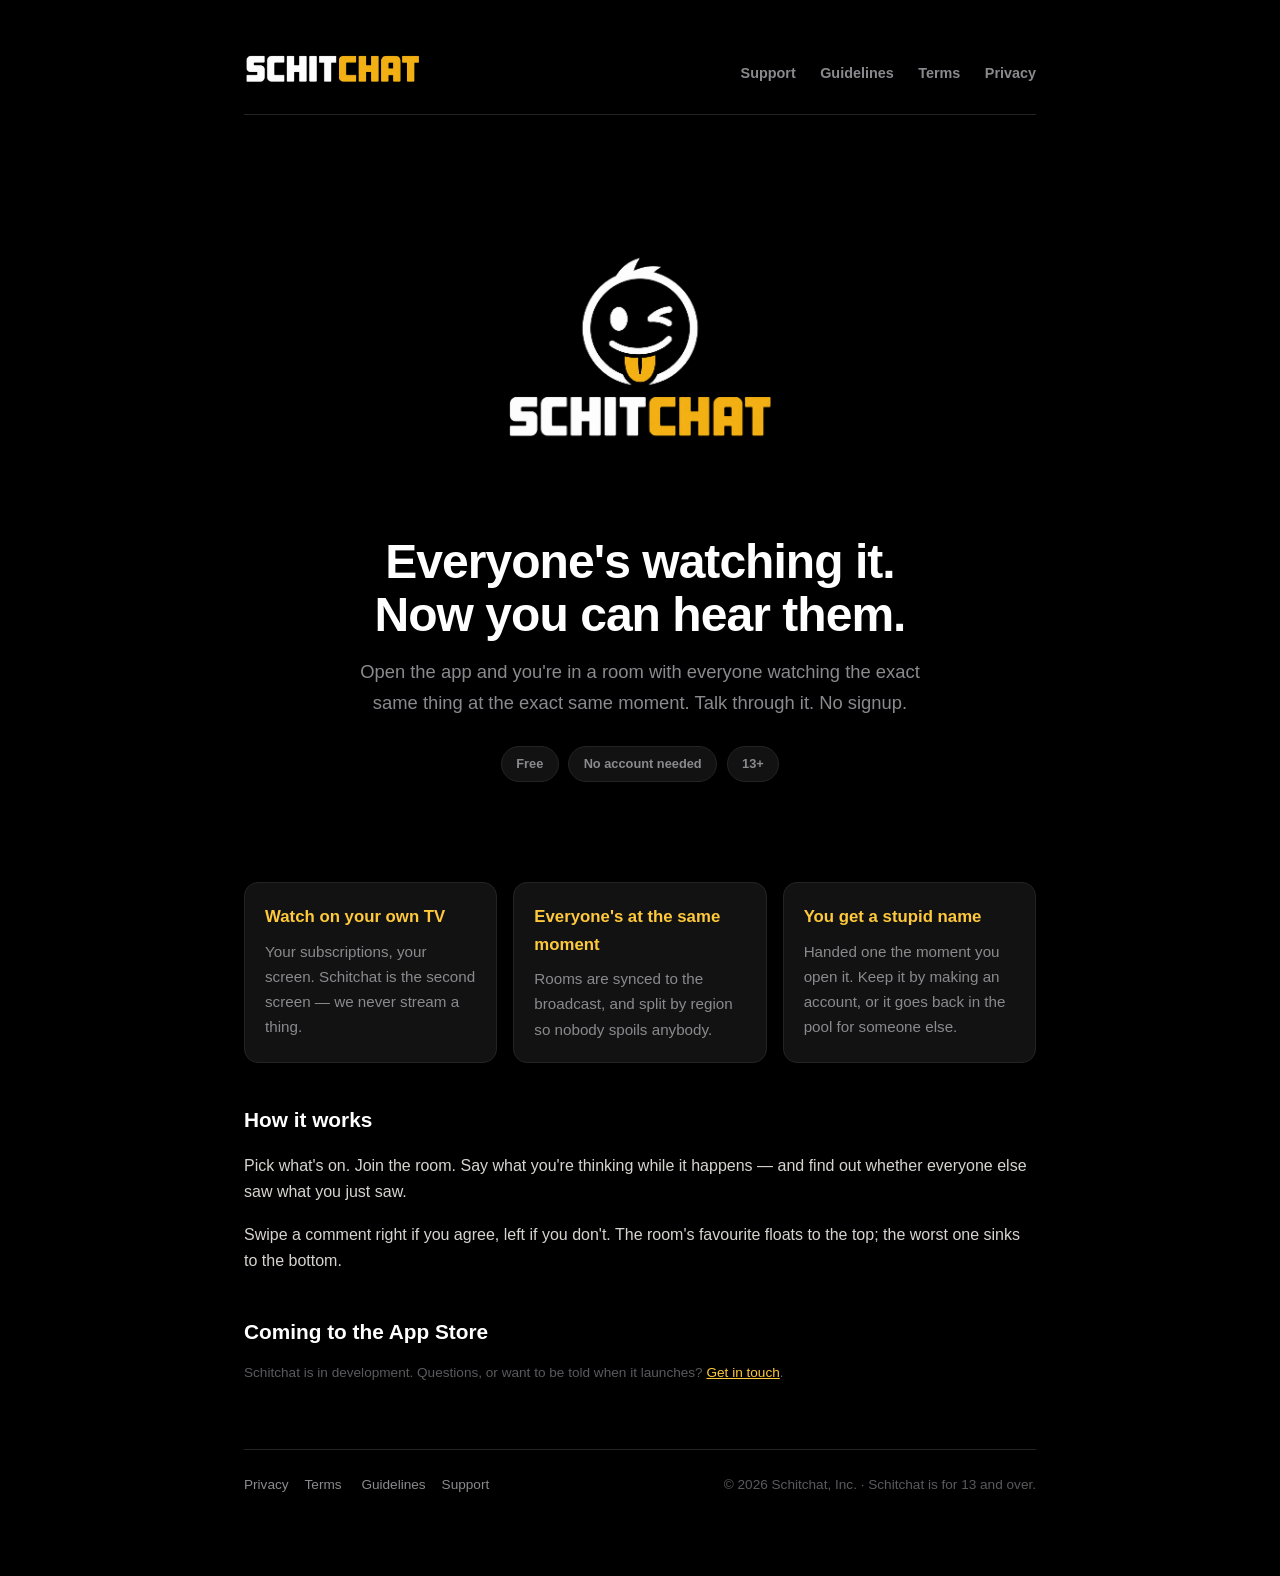
==== index.html @ 860eb6fd "Schitchat website: landing page, privacy policy, terms, guidelines, support Public repo because GitH" ====
<!doctype html><html lang="en"><head><meta charset="utf-8">
<meta name="viewport" content="width=device-width,initial-scale=1">
<link rel="icon" href="/favicon.png"><link rel="stylesheet" href="/style.css">
<title>Schitchat</title><meta name="description" content="Watch the same thing at the same time and talk through it with everyone else who is.">
</head><body><div class="wrap">
<header class="site">
  <a href="/"><img src="wordmark.png" alt="Schitchat"></a>
  <nav>
    <a href="/support.html">Support</a>
    <a href="/guidelines.html">Guidelines</a>
    <a href="/terms.html">Terms</a>
    <a href="/privacy.html">Privacy</a>
  </nav>
</header>


<div class="hero">
  <img src="/logo_full.png" alt="Schitchat">
  <h1>Everyone's watching it.<br>Now you can hear them.</h1>
  <p class="lede" style="margin:1rem auto 0">Open the app and you're in a room with everyone
  watching the exact same thing at the exact same moment. Talk through it. No signup.</p>
  <div class="badges">
    <span class="badge">Free</span>
    <span class="badge">No account needed</span>
    <span class="badge">13+</span>
  </div>
</div>

<div class="cards">
  <div class="card"><h3>Watch on your own TV</h3>
    <p>Your subscriptions, your screen. Schitchat is the second screen &mdash; we never
    stream a thing.</p></div>
  <div class="card"><h3>Everyone's at the same moment</h3>
    <p>Rooms are synced to the broadcast, and split by region so nobody spoils anybody.</p></div>
  <div class="card"><h3>You get a stupid name</h3>
    <p>Handed one the moment you open it. Keep it by making an account, or it goes back in
    the pool for someone else.</p></div>
</div>

<h2>How it works</h2>
<p>Pick what's on. Join the room. Say what you're thinking while it happens &mdash; and find
out whether everyone else saw what you just saw.</p>
<p>Swipe a comment right if you agree, left if you don't. The room's favourite floats to the
top; the worst one sinks to the bottom.</p>

<h2>Coming to the App Store</h2>
<p class="meta">Schitchat is in development. Questions, or want to be told when it launches?
<a href="/support.html">Get in touch</a>.</p>

<footer class="site">
  <div>
    <a href="/privacy.html">Privacy</a><a href="/terms.html">Terms</a>
    <a href="/guidelines.html">Guidelines</a><a href="/support.html">Support</a>
  </div>
  <div>&copy; 2026 Schitchat, Inc. &middot; Schitchat is for 13 and over.</div>
</footer>

</div></body></html>
---- style.css ----
/* Schitchat — the same black, gold and pink the app uses. */
:root{
  --bg:#000; --card:#121212; --edge:#242424;
  --ink:#fff; --dim:#8A8A8E; --dimmer:#5A5A5E;
  --gold:#FFC93C; --pink:#FF2D95; --blue:#4FC3F7;
}
*{box-sizing:border-box}
body{
  margin:0; background:var(--bg); color:var(--ink);
  font:16px/1.65 -apple-system,BlinkMacSystemFont,"Segoe UI",Roboto,Helvetica,Arial,sans-serif;
  -webkit-font-smoothing:antialiased;
}
.wrap{max-width:52rem;margin:0 auto;padding:2rem 1.25rem 5rem}
header.site{display:flex;align-items:center;justify-content:space-between;gap:1rem;
  padding:1.25rem 0;border-bottom:1px solid var(--edge);margin-bottom:2.5rem;flex-wrap:wrap}
header.site img{height:34px}
nav a{color:var(--dim);text-decoration:none;font-size:.9rem;font-weight:600;margin-left:1.25rem}
nav a:hover,nav a:focus{color:var(--ink)}
h1{font-size:clamp(2rem,6vw,3rem);line-height:1.1;letter-spacing:-.02em;margin:0 0 1rem;font-weight:800}
h2{font-size:1.3rem;margin:2.5rem 0 .75rem;font-weight:800}
h3{font-size:1.05rem;margin:1.75rem 0 .5rem;font-weight:700}
p,li{color:#D7D4CF}
a{color:var(--gold)}
.lede{font-size:1.15rem;color:var(--dim);max-width:38rem}
.hero{text-align:center;padding:3rem 0 2rem}
.hero img{width:min(300px,70vw);margin-bottom:1.5rem}
.badges{display:flex;gap:.6rem;justify-content:center;flex-wrap:wrap;margin:1.75rem 0}
.badge{background:var(--card);border:1px solid var(--edge);border-radius:999px;
  padding:.4rem .9rem;font-size:.8rem;color:var(--dim);font-weight:600}
.cards{display:grid;gap:1rem;grid-template-columns:repeat(auto-fit,minmax(15rem,1fr));margin:2.5rem 0}
.card{background:var(--card);border:1px solid var(--edge);border-radius:14px;padding:1.25rem}
.card h3{margin-top:0;color:var(--gold)}
.card p{margin:0;font-size:.95rem;color:var(--dim)}
.meta{color:var(--dimmer);font-size:.85rem}
footer.site{border-top:1px solid var(--edge);margin-top:4rem;padding-top:1.5rem;
  color:var(--dimmer);font-size:.85rem;display:flex;justify-content:space-between;gap:1rem;flex-wrap:wrap}
footer.site a{color:var(--dim);text-decoration:none;margin-right:1rem}
footer.site a:hover{color:var(--ink)}
.legal h2{border-top:1px solid var(--edge);padding-top:1.75rem}
.legal ul{padding-left:1.15rem}
.callout{background:var(--card);border-left:3px solid var(--gold);border-radius:0 10px 10px 0;
  padding:1rem 1.25rem;margin:1.5rem 0}
.callout p{margin:0}
code{background:var(--edge);padding:.1em .35em;border-radius:4px;font-size:.9em}
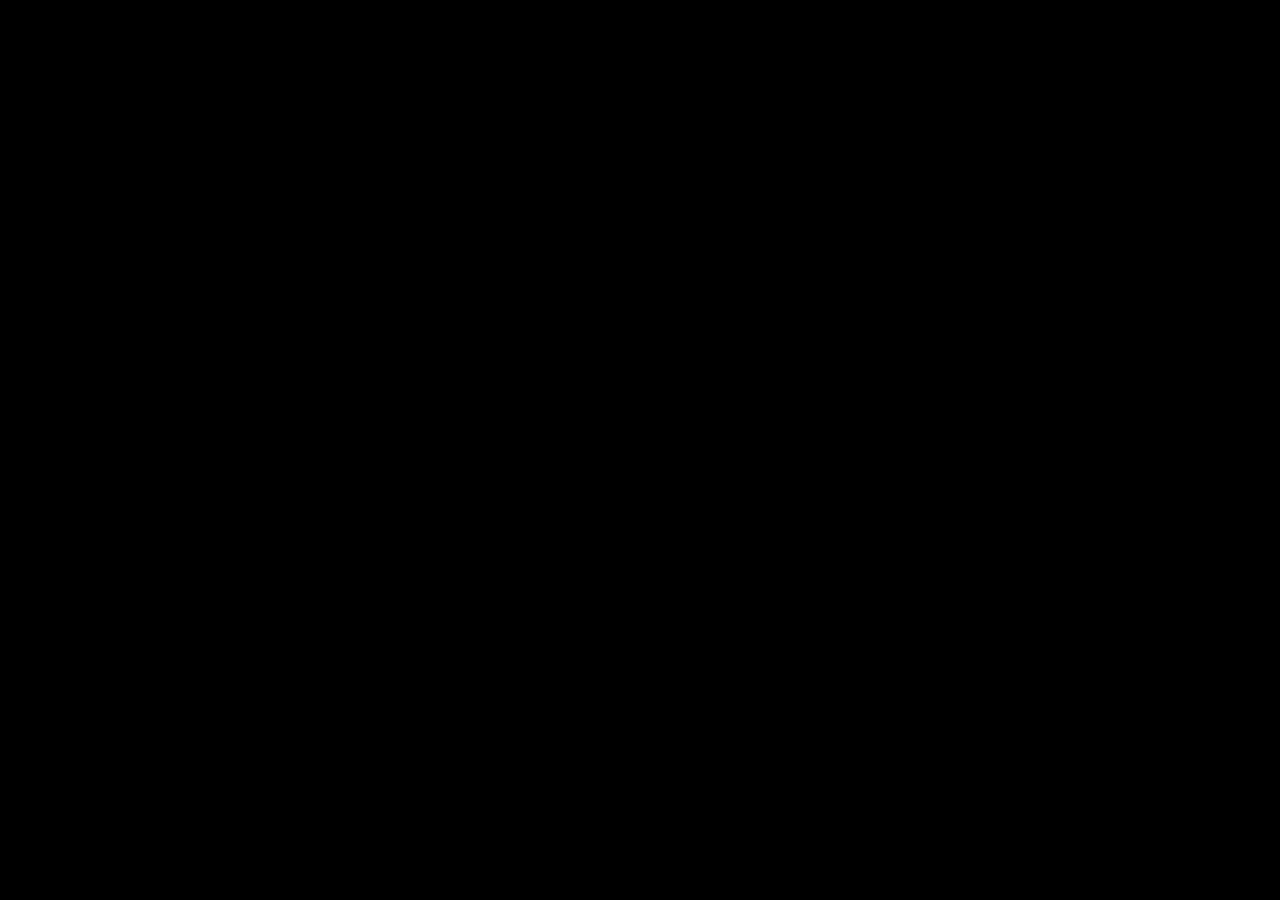
==== commit 5fe42669: "Replace the landing page with the app itself schitchat.com now serves the Flutter web build. Opening" ====
--- a/index.html
+++ b/index.html
@@ -1,58 +1,57 @@
-<!doctype html><html lang="en"><head><meta charset="utf-8">
-<meta name="viewport" content="width=device-width,initial-scale=1">
-<link rel="icon" href="/favicon.png"><link rel="stylesheet" href="/style.css">
-<title>Schitchat</title><meta name="description" content="Watch the same thing at the same time and talk through it with everyone else who is.">
-</head><body><div class="wrap">
-<header class="site">
-  <a href="/"><img src="wordmark.png" alt="Schitchat"></a>
-  <nav>
-    <a href="/support.html">Support</a>
-    <a href="/guidelines.html">Guidelines</a>
-    <a href="/terms.html">Terms</a>
-    <a href="/privacy.html">Privacy</a>
-  </nav>
-</header>
+<!DOCTYPE html>
+<html>
+<head>
+  <!--
+    If you are serving your web app in a path other than the root, change the
+    href value below to reflect the base path you are serving from.
 
+    The path provided below has to start and end with a slash "/" in order for
+    it to work correctly.
 
-<div class="hero">
-  <img src="/logo_full.png" alt="Schitchat">
-  <h1>Everyone's watching it.<br>Now you can hear them.</h1>
-  <p class="lede" style="margin:1rem auto 0">Open the app and you're in a room with everyone
-  watching the exact same thing at the exact same moment. Talk through it. No signup.</p>
-  <div class="badges">
-    <span class="badge">Free</span>
-    <span class="badge">No account needed</span>
-    <span class="badge">13+</span>
-  </div>
-</div>
+    For more details:
+    * https://developer.mozilla.org/en-US/docs/Web/HTML/Element/base
 
-<div class="cards">
-  <div class="card"><h3>Watch on your own TV</h3>
-    <p>Your subscriptions, your screen. Schitchat is the second screen &mdash; we never
-    stream a thing.</p></div>
-  <div class="card"><h3>Everyone's at the same moment</h3>
-    <p>Rooms are synced to the broadcast, and split by region so nobody spoils anybody.</p></div>
-  <div class="card"><h3>You get a stupid name</h3>
-    <p>Handed one the moment you open it. Keep it by making an account, or it goes back in
-    the pool for someone else.</p></div>
-</div>
+    This is a placeholder for base href that will be replaced by the value of
+    the `--base-href` argument provided to `flutter build`.
+  -->
+  <base href="/">
 
-<h2>How it works</h2>
-<p>Pick what's on. Join the room. Say what you're thinking while it happens &mdash; and find
-out whether everyone else saw what you just saw.</p>
-<p>Swipe a comment right if you agree, left if you don't. The room's favourite floats to the
-top; the worst one sinks to the bottom.</p>
+  <meta charset="UTF-8">
+  <meta content="IE=Edge" http-equiv="X-UA-Compatible">
+  <meta name="viewport" content="width=device-width, initial-scale=1, viewport-fit=cover, user-scalable=no">
+  <meta name="description" content="Live text chat for whatever you're watching. Open it, get a ridiculous tag, and talk trash with everyone watching the same thing at the same time.">
+  <meta name="theme-color" content="#000000">
 
-<h2>Coming to the App Store</h2>
-<p class="meta">Schitchat is in development. Questions, or want to be told when it launches?
-<a href="/support.html">Get in touch</a>.</p>
+  <!-- How the link looks when someone shares it -->
+  <meta property="og:type" content="website">
+  <meta property="og:site_name" content="Schitchat">
+  <meta property="og:title" content="Schitchat">
+  <meta property="og:description" content="Live text chat for whatever you're watching. Get a ridiculous tag and talk trash in real time.">
+  <meta property="og:url" content="https://schitchat.com/">
+  <meta property="og:image" content="https://schitchat.com/logo_full.png">
+  <meta name="twitter:card" content="summary_large_image">
 
-<footer class="site">
-  <div>
-    <a href="/privacy.html">Privacy</a><a href="/terms.html">Terms</a>
-    <a href="/guidelines.html">Guidelines</a><a href="/support.html">Support</a>
-  </div>
-  <div>&copy; 2026 Schitchat, Inc. &middot; Schitchat is for 13 and over.</div>
-</footer>
+  <!-- iOS meta tags & icons -->
+  <meta name="mobile-web-app-capable" content="yes">
+  <meta name="apple-mobile-web-app-status-bar-style" content="black">
+  <meta name="apple-mobile-web-app-title" content="Schitchat">
+  <link rel="apple-touch-icon" href="icons/Icon-192.png">
 
-</div></body></html>
+  <!-- Favicon -->
+  <link rel="icon" type="image/png" href="favicon.png"/>
+
+  <title>Schitchat</title>
+  <link rel="manifest" href="manifest.json">
+</head>
+<body style="background:#000;margin:0">
+  <!--
+    You can customize the "flutter_bootstrap.js" script.
+    This is useful to provide a custom configuration to the Flutter loader
+    or to give the user feedback during the initialization process.
+
+    For more details:
+    * https://docs.flutter.dev/platform-integration/web/initialization
+  -->
+  <script src="flutter_bootstrap.js" async></script>
+</body>
+</html>
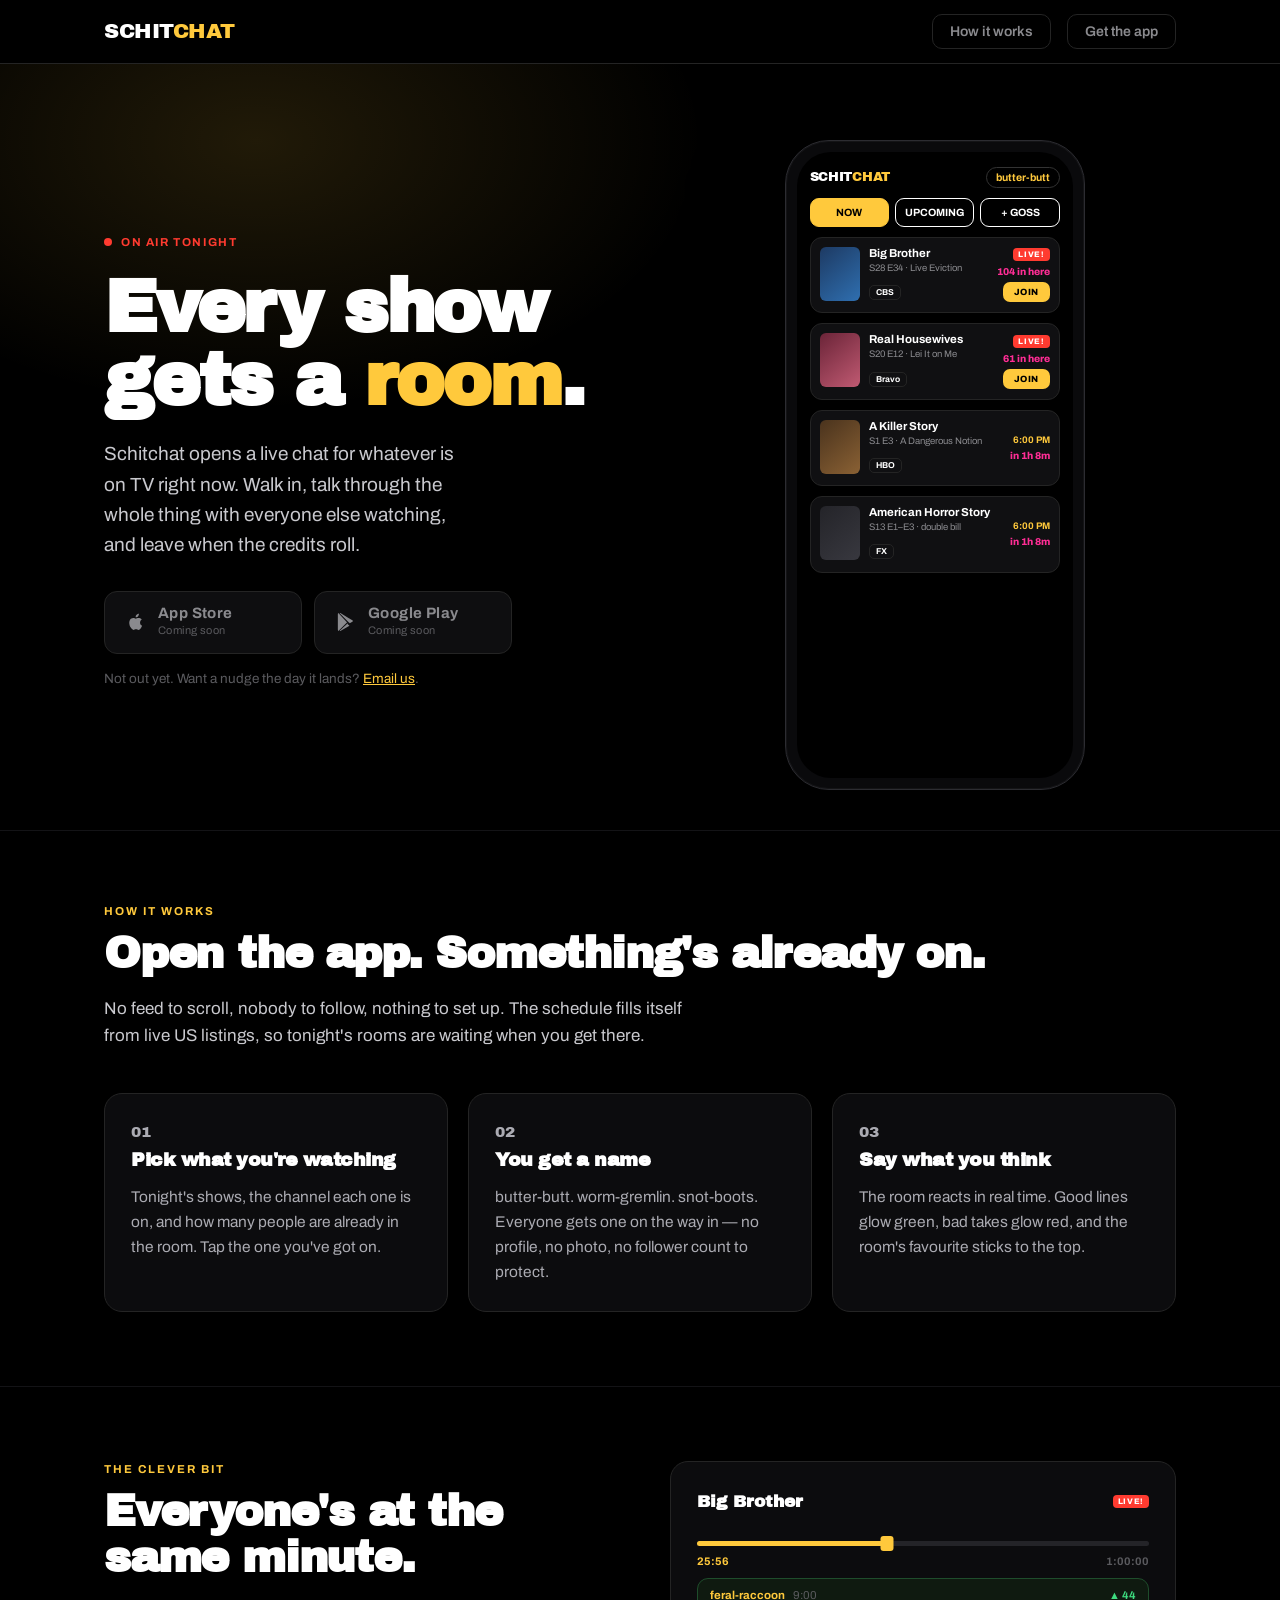
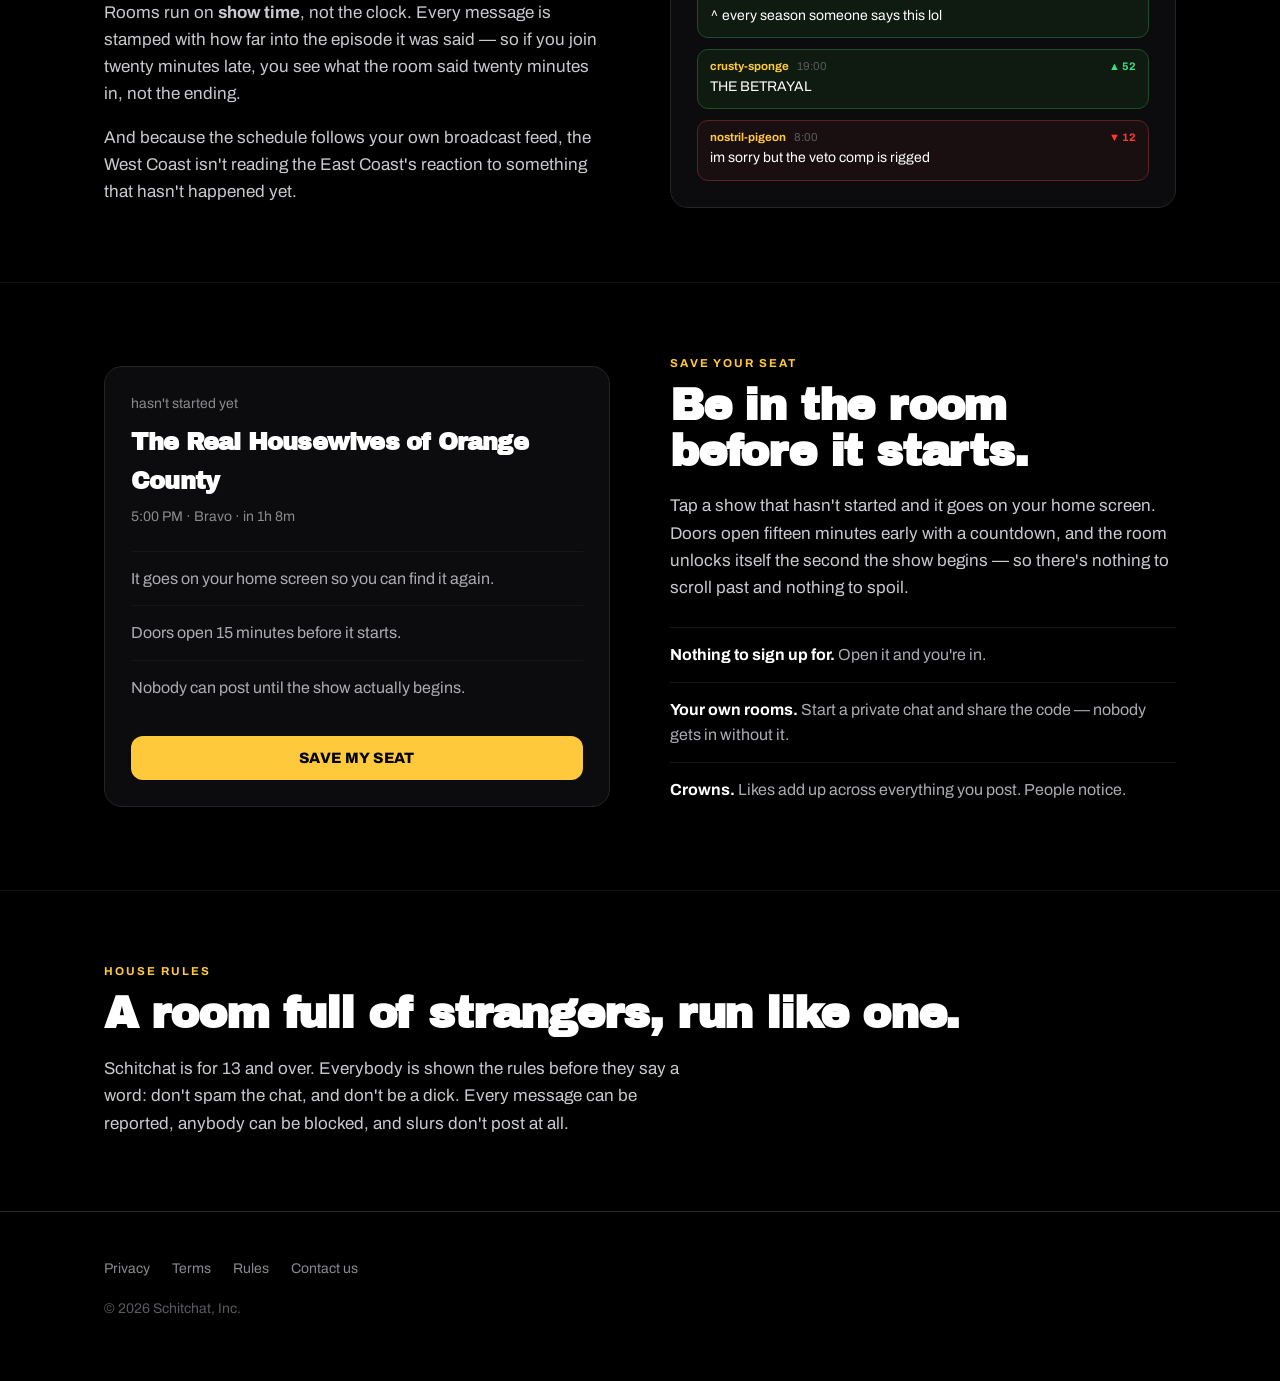
==== commit efc85427: "schitchat.com is a landing page now, not the app Anyone arriving at the root was asked their date of" ====
--- a/index.html
+++ b/index.html
@@ -1,57 +1,314 @@
-<!DOCTYPE html>
-<html>
+<!doctype html>
+<html lang="en">
 <head>
-  <!--
-    If you are serving your web app in a path other than the root, change the
-    href value below to reflect the base path you are serving from.
-
-    The path provided below has to start and end with a slash "/" in order for
-    it to work correctly.
-
-    For more details:
-    * https://developer.mozilla.org/en-US/docs/Web/HTML/Element/base
-
-    This is a placeholder for base href that will be replaced by the value of
-    the `--base-href` argument provided to `flutter build`.
-  -->
-  <base href="/">
-
-  <meta charset="UTF-8">
-  <meta content="IE=Edge" http-equiv="X-UA-Compatible">
-  <meta name="viewport" content="width=device-width, initial-scale=1, viewport-fit=cover, user-scalable=no">
-  <meta name="description" content="Live text chat for whatever you're watching. Open it, get a ridiculous tag, and talk trash with everyone watching the same thing at the same time.">
-  <meta name="theme-color" content="#000000">
-
-  <!-- How the link looks when someone shares it -->
-  <meta property="og:type" content="website">
-  <meta property="og:site_name" content="Schitchat">
-  <meta property="og:title" content="Schitchat">
-  <meta property="og:description" content="Live text chat for whatever you're watching. Get a ridiculous tag and talk trash in real time.">
-  <meta property="og:url" content="https://schitchat.com/">
-  <meta property="og:image" content="https://schitchat.com/logo_full.png">
-  <meta name="twitter:card" content="summary_large_image">
-
-  <!-- iOS meta tags & icons -->
-  <meta name="mobile-web-app-capable" content="yes">
-  <meta name="apple-mobile-web-app-status-bar-style" content="black">
-  <meta name="apple-mobile-web-app-title" content="Schitchat">
-  <link rel="apple-touch-icon" href="icons/Icon-192.png">
-
-  <!-- Favicon -->
-  <link rel="icon" type="image/png" href="favicon.png"/>
-
-  <title>Schitchat</title>
-  <link rel="manifest" href="manifest.json">
+<meta charset="utf-8">
+<meta name="viewport" content="width=device-width, initial-scale=1">
+<title>Schitchat — watch live TV with everyone watching it</title>
+<meta name="description" content="Schitchat opens a live chat room for every show on TV tonight. Walk in, talk through the whole thing, leave when the credits roll.">
+<meta property="og:title" content="Schitchat">
+<meta property="og:description" content="A live chat room for every show on tonight.">
+<meta property="og:image" content="https://schitchat.com/logo_full.png">
+<link rel="icon" href="/favicon.png">
+<link rel="preconnect" href="https://fonts.googleapis.com">
+<link rel="preconnect" href="https://fonts.gstatic.com" crossorigin>
+<link rel="stylesheet" href="https://fonts.googleapis.com/css2?family=Archivo+Black&family=Archivo:wght@400;500;600;700&display=swap">
+<style>
+  :root{
+    --bg:#000; --card:#121212; --edge:#242424; --text:#fff;
+    --dim:#8A8A8E; --dimmer:#5A5A5E;
+    --gold:#FFC93C; --live:#FF3B30; --crowd:#FF2D95; --good:#3DDC7F;
+    --display:"Archivo Black","Archivo",-apple-system,Helvetica,Arial,sans-serif;
+    --body:"Archivo",-apple-system,BlinkMacSystemFont,Helvetica,Arial,sans-serif;
+  }
+  *{box-sizing:border-box}
+  html{scroll-behavior:smooth}
+  body{margin:0;background:var(--bg);color:var(--text);font:400 17px/1.6 var(--body);
+    -webkit-font-smoothing:antialiased;overflow-x:hidden}
+  .wrap{max-width:1120px;margin:0 auto;padding:0 24px}
+  a{color:inherit}
+
+  /* ---------- nav ---------- */
+  nav{position:sticky;top:0;z-index:50;background:rgba(0,0,0,.82);
+    backdrop-filter:blur(14px);border-bottom:1px solid var(--edge)}
+  nav .wrap{display:flex;align-items:center;gap:16px;padding-top:14px;padding-bottom:14px}
+  .mark{font-family:var(--display);font-size:21px;letter-spacing:-.5px;text-decoration:none}
+  .mark i{color:var(--gold);font-style:normal}
+  nav .spacer{flex:1}
+  .ghost{display:inline-block;padding:9px 17px;border:1px solid var(--edge);border-radius:10px;
+    font:600 14px var(--body);text-decoration:none;color:var(--dim)}
+  .ghost:hover{color:var(--text);border-color:#3a3a3a}
+
+  /* ---------- hero ---------- */
+  header{padding:76px 0 40px;position:relative;overflow:hidden}
+  header::before{content:"";position:absolute;inset:-40% 30% 40% -30%;
+    background:radial-gradient(closest-side,rgba(255,201,60,.13),transparent 70%);
+    pointer-events:none}
+  .hero{display:grid;grid-template-columns:1.05fr .95fr;gap:56px;align-items:center;position:relative}
+  h1{font-family:var(--display);font-size:clamp(40px,6.4vw,74px);line-height:.98;
+    letter-spacing:-2.2px;margin:0 0 22px;text-wrap:balance}
+  h1 em{font-style:normal;color:var(--gold)}
+  .lede{font-size:19px;color:#C9C9CE;max-width:33ch;margin:0 0 30px}
+  .onair{display:inline-flex;align-items:center;gap:9px;margin-bottom:24px;
+    font:700 11.5px var(--body);letter-spacing:1.6px;color:var(--live);text-transform:uppercase}
+  .dot{width:8px;height:8px;border-radius:50%;background:var(--live);
+    box-shadow:0 0 0 0 rgba(255,59,48,.65);animation:pulse 2s infinite}
+  @keyframes pulse{70%{box-shadow:0 0 0 11px rgba(255,59,48,0)}100%{box-shadow:0 0 0 0 rgba(255,59,48,0)}}
+
+  .stores{display:flex;gap:12px;flex-wrap:wrap;align-items:center}
+  .store{display:flex;align-items:center;gap:11px;padding:13px 20px;border-radius:13px;
+    background:#0e0e10;border:1px solid var(--edge);text-decoration:none;min-width:198px}
+  .store svg{width:22px;height:22px;flex:none;fill:var(--dim)}
+  .store b{display:block;font:700 15px var(--body);color:var(--dim);line-height:1.15}
+  .store span{display:block;font-size:11px;color:var(--dimmer);letter-spacing:.4px}
+  .soon{margin-top:14px;font-size:13.5px;color:var(--dimmer)}
+  .soon a{color:var(--gold)}
+
+  /* ---------- phone ---------- */
+  .phone{justify-self:center;width:300px;aspect-ratio:9/19.5;border-radius:44px;
+    background:#0a0a0c;border:1px solid #2c2c31;padding:11px;
+    box-shadow:0 40px 90px rgba(0,0,0,.85),0 0 0 1px rgba(255,255,255,.04) inset}
+  .screen{width:100%;height:100%;border-radius:34px;background:#000;overflow:hidden;
+    display:flex;flex-direction:column}
+  .screen img{width:100%;height:100%;object-fit:cover;object-position:top}
+  .stub{padding:15px 13px;display:flex;flex-direction:column;gap:10px;height:100%}
+  .stub .top{display:flex;align-items:center;justify-content:space-between}
+  .stub .wm{font-family:var(--display);font-size:13px;letter-spacing:-.3px}
+  .stub .wm i{color:var(--gold);font-style:normal}
+  .tag{font:700 10.5px var(--body);color:var(--gold);border:1px solid #333;
+    border-radius:99px;padding:4px 9px}
+  .tabs{display:flex;gap:6px}
+  .tab{flex:1;text-align:center;font:700 10.5px var(--body);padding:8px 0;border-radius:9px;
+    border:1.5px solid #fff;color:#fff}
+  .tab.on{background:var(--gold);color:#000;border-color:var(--gold)}
+  .row{display:flex;gap:9px;background:#101012;border:1px solid var(--edge);
+    border-radius:12px;padding:9px}
+  .art{width:40px;height:54px;border-radius:6px;flex:none;
+    background:linear-gradient(140deg,#242429,#38383f)}
+  .art.bb{background:linear-gradient(140deg,#1d3a63,#2f6fb0)}
+  .art.hw{background:linear-gradient(140deg,#6b2438,#c05a72)}
+  .art.ks{background:linear-gradient(140deg,#4a331d,#8a6134)}
+  .row .meta{min-width:0;flex:1}
+  .row h4{margin:0;font:700 11.5px var(--body);white-space:nowrap;overflow:hidden;
+    text-overflow:ellipsis}
+  .row p{margin:2px 0 0;font-size:9.5px;color:var(--dim);white-space:nowrap;
+    overflow:hidden;text-overflow:ellipsis}
+  .chip{display:inline-block;margin-top:5px;font:700 8.5px var(--body);
+    border:1px solid var(--edge);border-radius:5px;padding:2px 6px}
+  .right{display:flex;flex-direction:column;align-items:flex-end;justify-content:center;gap:5px}
+  .livetag{font:800 8px var(--body);letter-spacing:.7px;background:var(--live);
+    color:#fff;border-radius:4px;padding:2px 5px}
+  .count{font:800 10px var(--body);color:var(--crowd)}
+  .join{background:var(--gold);color:#000;font:800 9px var(--body);letter-spacing:.5px;
+    border-radius:7px;padding:5px 11px}
+  .when{font:700 9.5px var(--body);color:var(--gold)}
+
+  /* ---------- sections ---------- */
+  section{padding:74px 0;border-top:1px solid #131316}
+  .eyebrow{font:700 11.5px var(--body);letter-spacing:2px;color:var(--gold);
+    text-transform:uppercase;margin:0 0 14px}
+  h2{font-family:var(--display);font-size:clamp(28px,3.9vw,44px);line-height:1.04;
+    letter-spacing:-1.2px;margin:0 0 18px;text-wrap:balance}
+  .sub{color:#C9C9CE;max-width:60ch;margin:0}
+
+  .three{display:grid;grid-template-columns:repeat(3,1fr);gap:20px;margin-top:44px}
+  .cell{background:#0c0c0e;border:1px solid var(--edge);border-radius:18px;padding:26px}
+  .cell h3{font-family:var(--display);font-size:19px;letter-spacing:-.5px;margin:0 0 10px}
+  .cell p{margin:0;font-size:15.5px;color:#ABABB2}
+  .num{font-family:var(--display);font-size:13px;color:var(--gold);margin:0 0 14px}
+
+  .split{display:grid;grid-template-columns:1fr 1fr;gap:60px;align-items:center}
+  .split.flip .copy{order:2}
+
+  /* the show-clock illustration */
+  .clockbox{background:#0c0c0e;border:1px solid var(--edge);border-radius:18px;padding:26px}
+  .bar{height:5px;border-radius:3px;background:#242428;position:relative;margin:26px 0 9px}
+  .bar i{position:absolute;inset:0 auto 0 0;width:42%;border-radius:3px;background:var(--gold)}
+  .bar b{position:absolute;left:42%;top:-5px;width:13px;height:15px;border-radius:3px;
+    background:var(--gold);transform:translateX(-50%)}
+  .times{display:flex;justify-content:space-between;font:700 11px var(--body);color:var(--gold)}
+  .times span:last-child{color:var(--dimmer)}
+  .msg{background:#0f1a10;border:1px solid #1e4d2b;border-radius:11px;padding:10px 12px;margin-top:11px}
+  .msg.bad{background:#1a0f10;border-color:#5a2226}
+  .msg .who{font:700 11.5px var(--body);color:var(--gold)}
+  .msg .who em{font-style:normal;color:var(--dimmer);font-weight:400;margin-left:6px}
+  .msg .who b{float:right;color:var(--good);font-size:11px}
+  .msg.bad .who b{color:var(--live)}
+  .msg p{margin:4px 0 0;font-size:14px}
+
+  ul.plain{list-style:none;padding:0;margin:26px 0 0}
+  ul.plain li{padding:14px 0;border-top:1px solid #16161a;font-size:16px;color:#ABABB2}
+  ul.plain li b{color:var(--text);font-weight:700}
+
+  footer{border-top:1px solid var(--edge);padding:46px 0 60px;color:var(--dimmer);font-size:14px}
+  footer .links{display:flex;gap:22px;flex-wrap:wrap;margin-bottom:18px}
+  footer a{color:var(--dim);text-decoration:none}
+  footer a:hover{color:var(--text)}
+
+  @media (max-width:900px){
+    .hero,.split{grid-template-columns:1fr;gap:40px}
+    .split.flip .copy{order:0}
+    .three{grid-template-columns:1fr}
+    header{padding-top:46px}
+    .phone{width:270px}
+  }
+</style>
 </head>
-<body style="background:#000;margin:0">
-  <!--
-    You can customize the "flutter_bootstrap.js" script.
-    This is useful to provide a custom configuration to the Flutter loader
-    or to give the user feedback during the initialization process.
-
-    For more details:
-    * https://docs.flutter.dev/platform-integration/web/initialization
-  -->
-  <script src="flutter_bootstrap.js" async></script>
+<body>
+
+<nav><div class="wrap">
+  <a class="mark" href="/">SCHIT<i>CHAT</i></a>
+  <span class="spacer"></span>
+  <a class="ghost" href="#how">How it works</a>
+  <a class="ghost" href="#get">Get the app</a>
+</div></nav>
+
+<header><div class="wrap hero">
+  <div>
+    <div class="onair"><span class="dot"></span> On air tonight</div>
+    <h1>Every show gets a <em>room</em>.</h1>
+    <p class="lede">Schitchat opens a live chat for whatever is on TV right now.
+      Walk in, talk through the whole thing with everyone else watching, and
+      leave when the credits roll.</p>
+    <div class="stores" id="get">
+      <span class="store">
+        <svg viewBox="0 0 24 24"><path d="M16.4 12.7c0-2.2 1.8-3.3 1.9-3.3-1-1.5-2.6-1.7-3.2-1.7-1.4-.1-2.7.8-3.3.8-.7 0-1.7-.8-2.8-.8-1.5 0-2.8.8-3.6 2.1-1.5 2.6-.4 6.5 1.1 8.6.7 1 1.6 2.2 2.7 2.2 1.1 0 1.5-.7 2.8-.7s1.6.7 2.8.7c1.1 0 1.9-1 2.6-2.1.8-1.2 1.2-2.4 1.2-2.5-.1 0-2.2-.9-2.2-3.3zM14.3 5.6c.6-.7 1-1.7.9-2.7-.9 0-2 .6-2.6 1.3-.6.6-1.1 1.7-.9 2.6 1 .1 2-.5 2.6-1.2z"/></svg>
+        <span><b>App Store</b><span>Coming soon</span></span>
+      </span>
+      <span class="store">
+        <svg viewBox="0 0 24 24"><path d="M3.6 2.3c-.3.3-.5.8-.5 1.4v16.6c0 .6.2 1.1.5 1.4l.1.1 9.3-9.3v-.2L3.6 2.3zm12.5 6.2L13.8 11l2.3 2.3 2.8-1.6c.8-.5.8-1.3 0-1.7l-2.8-1.5zm-1 3.7L5.1 21.6c.3.3.7.3 1.2 0l9.5-5.4-2.7-2.7v-.1.6zM5.1 2.4l9.5 9.5 2.7-2.7L6.3 2.4c-.5-.3-.9-.3-1.2 0z"/></svg>
+        <span><b>Google Play</b><span>Coming soon</span></span>
+      </span>
+    </div>
+    <p class="soon">Not out yet. Want a nudge the day it lands?
+      <a href="mailto:what@schitchat.com?subject=Tell%20me%20when%20Schitchat%20is%20out">Email us</a>.</p>
+  </div>
+
+  <div class="phone"><div class="screen"><div class="stub">
+    <div class="top"><span class="wm">SCHIT<i>CHAT</i></span><span class="tag">butter-butt</span></div>
+    <div class="tabs"><span class="tab on">NOW</span><span class="tab">UPCOMING</span><span class="tab">+ GOSS</span></div>
+    <div class="row">
+      <span class="art bb"></span>
+      <span class="meta"><h4>Big Brother</h4><p>S28 E34 · Live Eviction</p><span class="chip">CBS</span></span>
+      <span class="right"><span class="livetag">LIVE!</span><span class="count">104 in here</span><span class="join">JOIN</span></span>
+    </div>
+    <div class="row">
+      <span class="art hw"></span>
+      <span class="meta"><h4>Real Housewives</h4><p>S20 E12 · Lei It on Me</p><span class="chip">Bravo</span></span>
+      <span class="right"><span class="livetag">LIVE!</span><span class="count">61 in here</span><span class="join">JOIN</span></span>
+    </div>
+    <div class="row">
+      <span class="art ks"></span>
+      <span class="meta"><h4>A Killer Story</h4><p>S1 E3 · A Dangerous Notion</p><span class="chip">HBO</span></span>
+      <span class="right"><span class="when">6:00 PM</span><span class="count">in 1h 8m</span></span>
+    </div>
+    <div class="row">
+      <span class="art"></span>
+      <span class="meta"><h4>American Horror Story</h4><p>S13 E1–E3 · double bill</p><span class="chip">FX</span></span>
+      <span class="right"><span class="when">6:00 PM</span><span class="count">in 1h 8m</span></span>
+    </div>
+  </div></div></div>
+</div></header>
+
+<section id="how"><div class="wrap">
+  <p class="eyebrow">How it works</p>
+  <h2>Open the app. Something's already on.</h2>
+  <p class="sub">No feed to scroll, nobody to follow, nothing to set up. The schedule
+    fills itself from live US listings, so tonight's rooms are waiting when you get there.</p>
+
+  <div class="three">
+    <div class="cell">
+      <p class="num">01</p>
+      <h3>Pick what you're watching</h3>
+      <p>Tonight's shows, the channel each one is on, and how many people are
+        already in the room. Tap the one you've got on.</p>
+    </div>
+    <div class="cell">
+      <p class="num">02</p>
+      <h3>You get a name</h3>
+      <p>butter-butt. worm-gremlin. snot-boots. Everyone gets one on the way in —
+        no profile, no photo, no follower count to protect.</p>
+    </div>
+    <div class="cell">
+      <p class="num">03</p>
+      <h3>Say what you think</h3>
+      <p>The room reacts in real time. Good lines glow green, bad takes glow red,
+        and the room's favourite sticks to the top.</p>
+    </div>
+  </div>
+</div></section>
+
+<section><div class="wrap split">
+  <div class="copy">
+    <p class="eyebrow">The clever bit</p>
+    <h2>Everyone's at the same minute.</h2>
+    <p class="sub">Rooms run on <b>show time</b>, not the clock. Every message is stamped
+      with how far into the episode it was said — so if you join twenty minutes late,
+      you see what the room said twenty minutes in, not the ending.</p>
+    <p class="sub" style="margin-top:16px">And because the schedule follows your own
+      broadcast feed, the West Coast isn't reading the East Coast's reaction to
+      something that hasn't happened yet.</p>
+  </div>
+  <div class="clockbox">
+    <div style="display:flex;justify-content:space-between;align-items:center">
+      <strong style="font-family:var(--display);font-size:17px">Big Brother</strong>
+      <span class="livetag">LIVE!</span>
+    </div>
+    <div class="bar"><i></i><b></b></div>
+    <div class="times"><span>25:56</span><span>1:00:00</span></div>
+    <div class="msg"><div class="who">feral-raccoon <em>9:00</em> <b>▲ 44</b></div>
+      <p>^ every season someone says this lol</p></div>
+    <div class="msg"><div class="who">crusty-sponge <em>19:00</em> <b>▲ 52</b></div>
+      <p>THE BETRAYAL</p></div>
+    <div class="msg bad"><div class="who">nostril-pigeon <em>8:00</em> <b>▼ 12</b></div>
+      <p>im sorry but the veto comp is rigged</p></div>
+  </div>
+</div></section>
+
+<section><div class="wrap split flip">
+  <div class="copy">
+    <p class="eyebrow">Save your seat</p>
+    <h2>Be in the room before it starts.</h2>
+    <p class="sub">Tap a show that hasn't started and it goes on your home screen.
+      Doors open fifteen minutes early with a countdown, and the room unlocks itself
+      the second the show begins — so there's nothing to scroll past and nothing to spoil.</p>
+    <ul class="plain">
+      <li><b>Nothing to sign up for.</b> Open it and you're in.</li>
+      <li><b>Your own rooms.</b> Start a private chat and share the code — nobody gets in without it.</li>
+      <li><b>Crowns.</b> Likes add up across everything you post. People notice.</li>
+    </ul>
+  </div>
+  <div class="clockbox">
+    <p style="margin:0;color:var(--dim);font-size:14px">hasn't started yet</p>
+    <h3 style="font-family:var(--display);font-size:24px;letter-spacing:-.8px;margin:8px 0 6px">
+      The Real Housewives of Orange County</h3>
+    <p style="margin:0 0 22px;color:var(--dim);font-size:14px">5:00 PM · Bravo · in 1h 8m</p>
+    <ul class="plain" style="margin:0">
+      <li>It goes on your home screen so you can find it again.</li>
+      <li>Doors open 15 minutes before it starts.</li>
+      <li>Nobody can post until the show actually begins.</li>
+    </ul>
+    <div style="margin-top:22px;background:var(--gold);color:#000;text-align:center;
+      border-radius:12px;padding:14px;font:800 15px var(--body);letter-spacing:.4px">SAVE MY SEAT</div>
+  </div>
+</div></section>
+
+<section><div class="wrap">
+  <p class="eyebrow">House rules</p>
+  <h2>A room full of strangers, run like one.</h2>
+  <p class="sub">Schitchat is for 13 and over. Everybody is shown the rules before they
+    say a word: don't spam the chat, and don't be a dick. Every message can be
+    reported, anybody can be blocked, and slurs don't post at all.</p>
+</div></section>
+
+<footer><div class="wrap">
+  <div class="links">
+    <a href="/privacy.html">Privacy</a>
+    <a href="/terms.html">Terms</a>
+    <a href="/guidelines.html">Rules</a>
+    <a href="/support.html">Contact us</a>
+  </div>
+  <div>© 2026 Schitchat, Inc.</div>
+</div></footer>
+
 </body>
 </html>
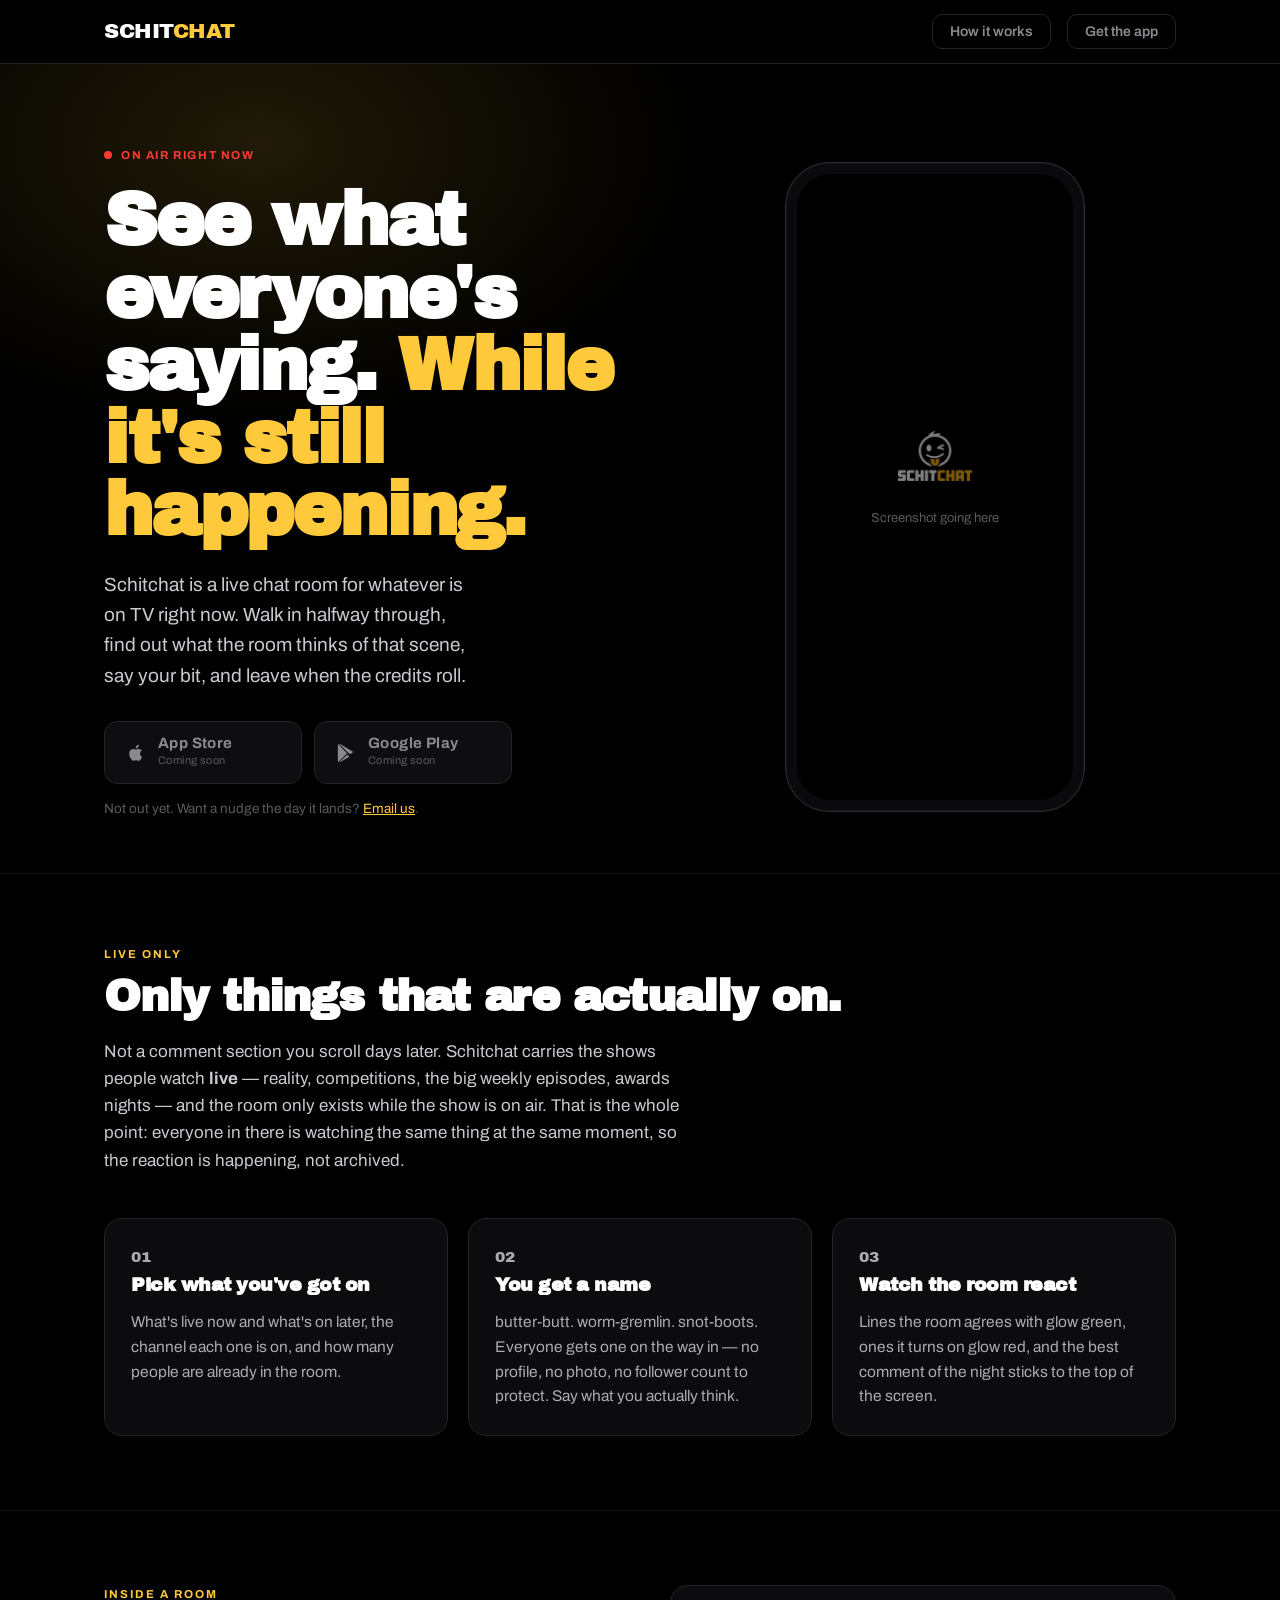
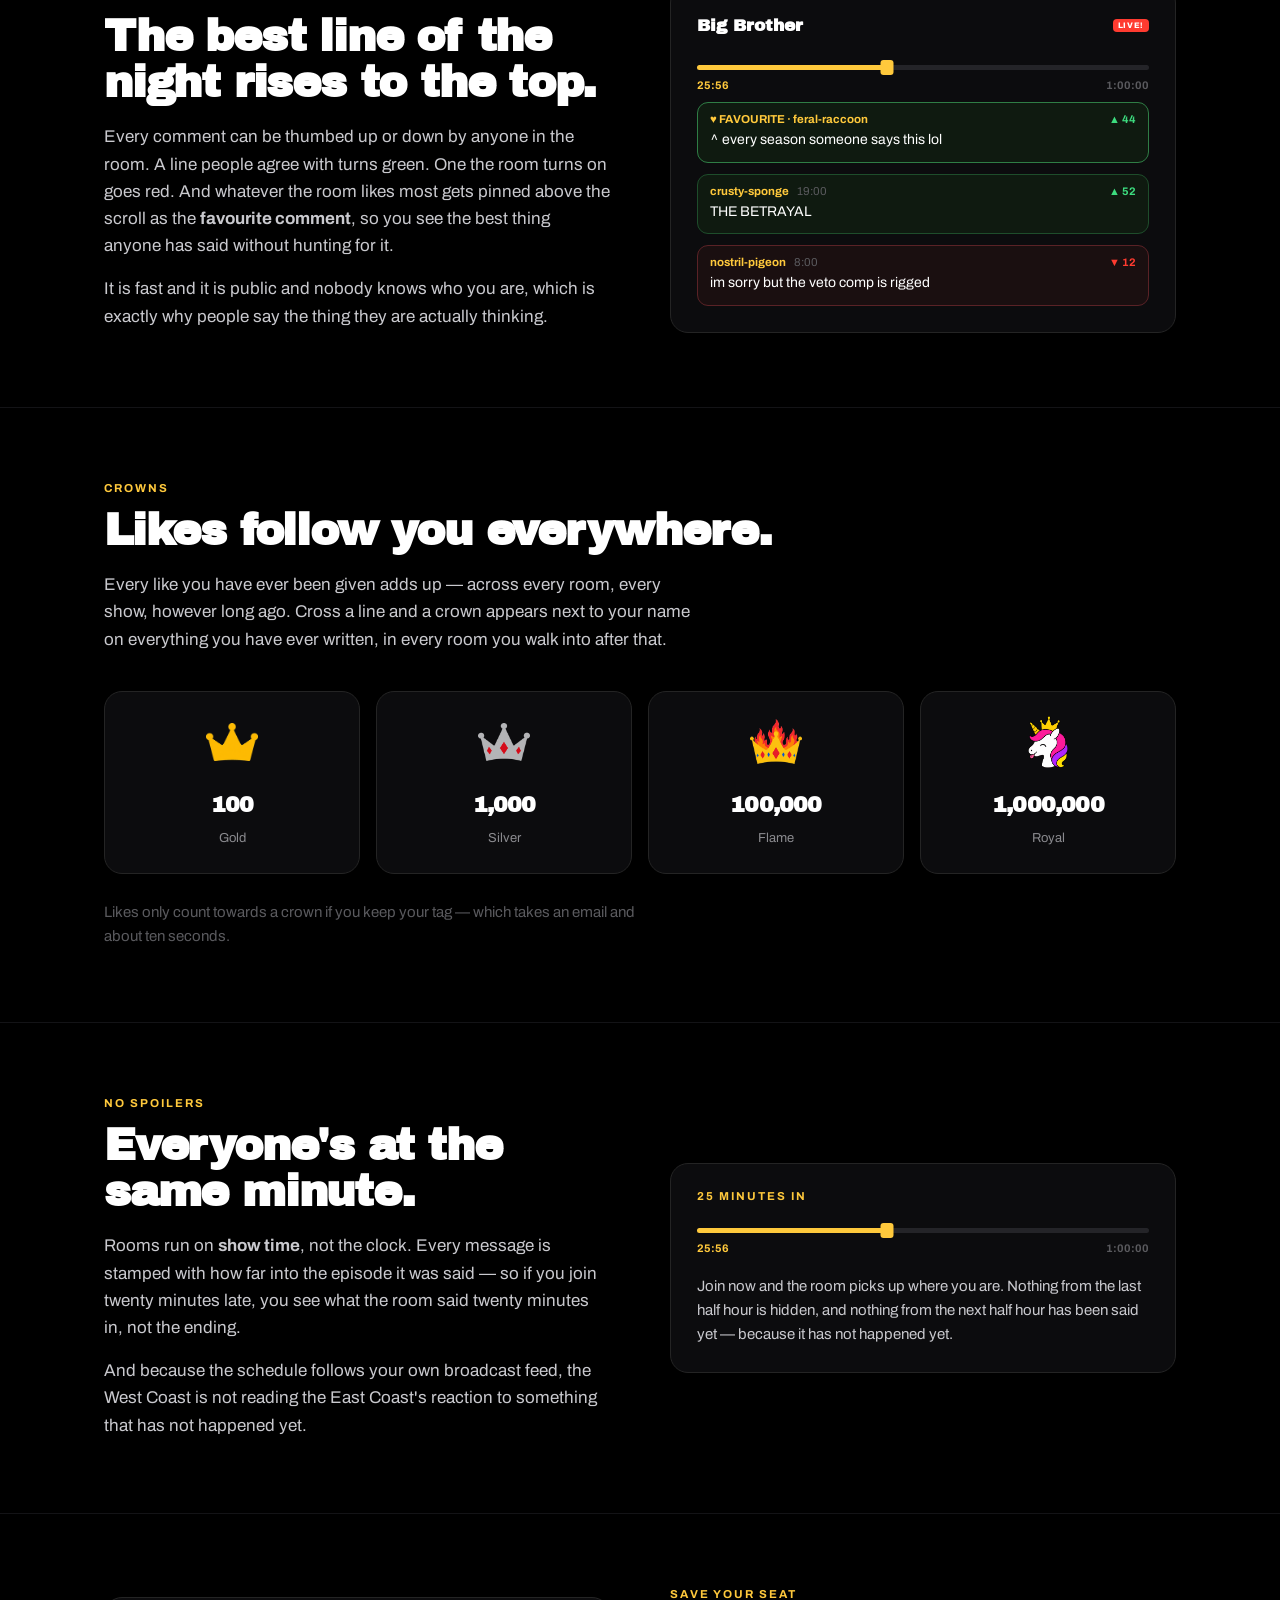
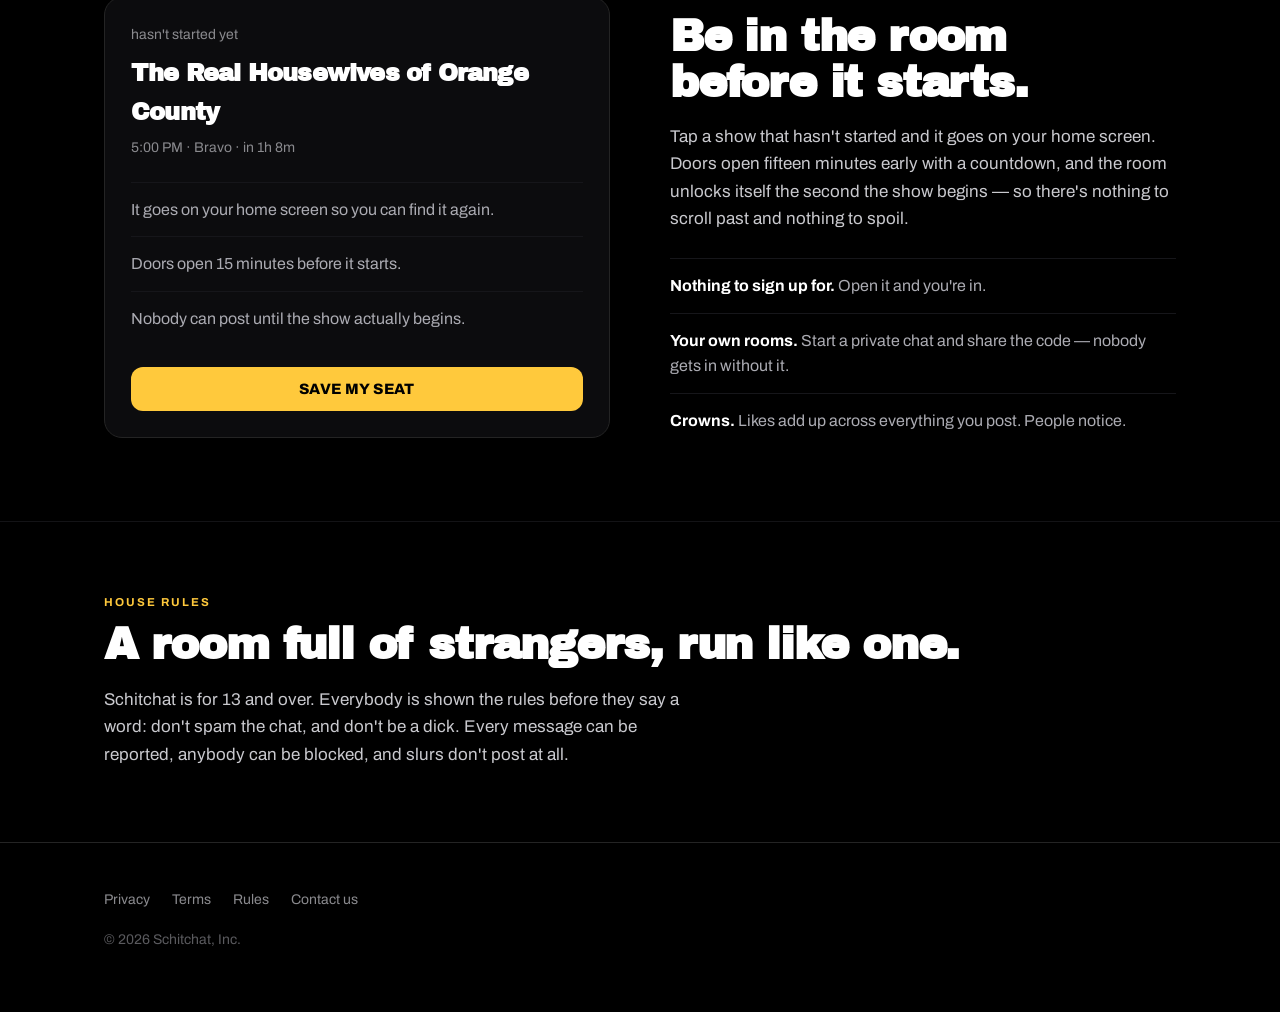
==== commit fdd2b4f8: "Say what the app actually is, and stop claiming every show "Every show gets a room" was not true — t" ====
--- a/index.html
+++ b/index.html
@@ -102,6 +102,18 @@
     border-radius:7px;padding:5px 11px}
   .when{font:700 9.5px var(--body);color:var(--gold)}
 
+  .screen .await{display:none;flex-direction:column;align-items:center;justify-content:center;
+    gap:14px;height:100%;color:var(--dimmer);font-size:13px}
+  .screen .await img{width:74px;height:auto;opacity:.5}
+  .screen.empty .await{display:flex}
+
+  .crowns{display:grid;grid-template-columns:repeat(4,1fr);gap:16px;margin-top:38px}
+  .crown{background:#0c0c0e;border:1px solid var(--edge);border-radius:18px;
+    padding:24px 18px;text-align:center}
+  .crown img{width:52px;height:52px;object-fit:contain;margin-bottom:12px}
+  .crown b{display:block;font-family:var(--display);font-size:22px;letter-spacing:-.8px}
+  .crown span{display:block;font-size:13px;color:var(--dim);margin-top:5px}
+
   /* ---------- sections ---------- */
   section{padding:74px 0;border-top:1px solid #131316}
   .eyebrow{font:700 11.5px var(--body);letter-spacing:2px;color:var(--gold);
@@ -144,6 +156,7 @@
   footer a{color:var(--dim);text-decoration:none}
   footer a:hover{color:var(--text)}
 
+  @media (max-width:760px){ .crowns{grid-template-columns:repeat(2,1fr)} }
   @media (max-width:900px){
     .hero,.split{grid-template-columns:1fr;gap:40px}
     .split.flip .copy{order:0}
@@ -164,11 +177,11 @@
 
 <header><div class="wrap hero">
   <div>
-    <div class="onair"><span class="dot"></span> On air tonight</div>
-    <h1>Every show gets a <em>room</em>.</h1>
-    <p class="lede">Schitchat opens a live chat for whatever is on TV right now.
-      Walk in, talk through the whole thing with everyone else watching, and
-      leave when the credits roll.</p>
+    <div class="onair"><span class="dot"></span> On air right now</div>
+    <h1>See what everyone's saying. <em>While it's still happening.</em></h1>
+    <p class="lede">Schitchat is a live chat room for whatever is on TV right now.
+      Walk in halfway through, find out what the room thinks of that scene, say
+      your bit, and leave when the credits roll.</p>
     <div class="stores" id="get">
       <span class="store">
         <svg viewBox="0 0 24 24"><path d="M16.4 12.7c0-2.2 1.8-3.3 1.9-3.3-1-1.5-2.6-1.7-3.2-1.7-1.4-.1-2.7.8-3.3.8-.7 0-1.7-.8-2.8-.8-1.5 0-2.8.8-3.6 2.1-1.5 2.6-.4 6.5 1.1 8.6.7 1 1.6 2.2 2.7 2.2 1.1 0 1.5-.7 2.8-.7s1.6.7 2.8.7c1.1 0 1.9-1 2.6-2.1.8-1.2 1.2-2.4 1.2-2.5-.1 0-2.2-.9-2.2-3.3zM14.3 5.6c.6-.7 1-1.7.9-2.7-.9 0-2 .6-2.6 1.3-.6.6-1.1 1.7-.9 2.6 1 .1 2-.5 2.6-1.2z"/></svg>
@@ -183,70 +196,59 @@
       <a href="mailto:what@schitchat.com?subject=Tell%20me%20when%20Schitchat%20is%20out">Email us</a>.</p>
   </div>
 
-  <div class="phone"><div class="screen"><div class="stub">
-    <div class="top"><span class="wm">SCHIT<i>CHAT</i></span><span class="tag">butter-butt</span></div>
-    <div class="tabs"><span class="tab on">NOW</span><span class="tab">UPCOMING</span><span class="tab">+ GOSS</span></div>
-    <div class="row">
-      <span class="art bb"></span>
-      <span class="meta"><h4>Big Brother</h4><p>S28 E34 · Live Eviction</p><span class="chip">CBS</span></span>
-      <span class="right"><span class="livetag">LIVE!</span><span class="count">104 in here</span><span class="join">JOIN</span></span>
-    </div>
-    <div class="row">
-      <span class="art hw"></span>
-      <span class="meta"><h4>Real Housewives</h4><p>S20 E12 · Lei It on Me</p><span class="chip">Bravo</span></span>
-      <span class="right"><span class="livetag">LIVE!</span><span class="count">61 in here</span><span class="join">JOIN</span></span>
-    </div>
-    <div class="row">
-      <span class="art ks"></span>
-      <span class="meta"><h4>A Killer Story</h4><p>S1 E3 · A Dangerous Notion</p><span class="chip">HBO</span></span>
-      <span class="right"><span class="when">6:00 PM</span><span class="count">in 1h 8m</span></span>
-    </div>
-    <div class="row">
-      <span class="art"></span>
-      <span class="meta"><h4>American Horror Story</h4><p>S13 E1–E3 · double bill</p><span class="chip">FX</span></span>
-      <span class="right"><span class="when">6:00 PM</span><span class="count">in 1h 8m</span></span>
-    </div>
-  </div></div></div>
+  <div class="phone"><div class="screen">
+    <img src="/shots/chat.png" alt="A Schitchat room during a live show"
+         onerror="this.closest('.screen').classList.add('empty');this.remove()">
+    <div class="await">
+      <img src="/logo_smiley.png" alt="">
+      <p>Screenshot going here</p>
+    </div>
+  </div></div>
 </div></header>
 
 <section id="how"><div class="wrap">
-  <p class="eyebrow">How it works</p>
-  <h2>Open the app. Something's already on.</h2>
-  <p class="sub">No feed to scroll, nobody to follow, nothing to set up. The schedule
-    fills itself from live US listings, so tonight's rooms are waiting when you get there.</p>
+  <p class="eyebrow">Live only</p>
+  <h2>Only things that are actually on.</h2>
+  <p class="sub">Not a comment section you scroll days later. Schitchat carries the
+    shows people watch <b>live</b> — reality, competitions, the big weekly episodes,
+    awards nights — and the room only exists while the show is on air. That is the
+    whole point: everyone in there is watching the same thing at the same moment,
+    so the reaction is happening, not archived.</p>
 
   <div class="three">
     <div class="cell">
       <p class="num">01</p>
-      <h3>Pick what you're watching</h3>
-      <p>Tonight's shows, the channel each one is on, and how many people are
-        already in the room. Tap the one you've got on.</p>
+      <h3>Pick what you've got on</h3>
+      <p>What's live now and what's on later, the channel each one is on, and how
+        many people are already in the room.</p>
     </div>
     <div class="cell">
       <p class="num">02</p>
       <h3>You get a name</h3>
       <p>butter-butt. worm-gremlin. snot-boots. Everyone gets one on the way in —
-        no profile, no photo, no follower count to protect.</p>
+        no profile, no photo, no follower count to protect. Say what you actually think.</p>
     </div>
     <div class="cell">
       <p class="num">03</p>
-      <h3>Say what you think</h3>
-      <p>The room reacts in real time. Good lines glow green, bad takes glow red,
-        and the room's favourite sticks to the top.</p>
+      <h3>Watch the room react</h3>
+      <p>Lines the room agrees with glow green, ones it turns on glow red, and the
+        best comment of the night sticks to the top of the screen.</p>
     </div>
   </div>
 </div></section>
 
 <section><div class="wrap split">
   <div class="copy">
-    <p class="eyebrow">The clever bit</p>
-    <h2>Everyone's at the same minute.</h2>
-    <p class="sub">Rooms run on <b>show time</b>, not the clock. Every message is stamped
-      with how far into the episode it was said — so if you join twenty minutes late,
-      you see what the room said twenty minutes in, not the ending.</p>
-    <p class="sub" style="margin-top:16px">And because the schedule follows your own
-      broadcast feed, the West Coast isn't reading the East Coast's reaction to
-      something that hasn't happened yet.</p>
+    <p class="eyebrow">Inside a room</p>
+    <h2>The best line of the night rises to the top.</h2>
+    <p class="sub">Every comment can be thumbed up or down by anyone in the room.
+      A line people agree with turns green. One the room turns on goes red. And
+      whatever the room likes most gets pinned above the scroll as the
+      <b>favourite comment</b>, so you see the best thing anyone has said without
+      hunting for it.</p>
+    <p class="sub" style="margin-top:16px">It is fast and it is public and nobody
+      knows who you are, which is exactly why people say the thing they are
+      actually thinking.</p>
   </div>
   <div class="clockbox">
     <div style="display:flex;justify-content:space-between;align-items:center">
@@ -255,12 +257,53 @@
     </div>
     <div class="bar"><i></i><b></b></div>
     <div class="times"><span>25:56</span><span>1:00:00</span></div>
-    <div class="msg"><div class="who">feral-raccoon <em>9:00</em> <b>▲ 44</b></div>
+    <div class="msg" style="border-color:#2f7d45;background:#0f1a10">
+      <div class="who">♥ FAVOURITE · feral-raccoon <b>▲ 44</b></div>
       <p>^ every season someone says this lol</p></div>
     <div class="msg"><div class="who">crusty-sponge <em>19:00</em> <b>▲ 52</b></div>
       <p>THE BETRAYAL</p></div>
     <div class="msg bad"><div class="who">nostril-pigeon <em>8:00</em> <b>▼ 12</b></div>
       <p>im sorry but the veto comp is rigged</p></div>
+  </div>
+</div></section>
+
+<section><div class="wrap">
+  <p class="eyebrow">Crowns</p>
+  <h2>Likes follow you everywhere.</h2>
+  <p class="sub">Every like you have ever been given adds up — across every room,
+    every show, however long ago. Cross a line and a crown appears next to your
+    name on everything you have ever written, in every room you walk into after that.</p>
+  <div class="crowns">
+    <div class="crown"><img src="/shots/crown_gold.png" alt=""><b>100</b><span>Gold</span></div>
+    <div class="crown"><img src="/shots/crown_silver.png" alt=""><b>1,000</b><span>Silver</span></div>
+    <div class="crown"><img src="/shots/crown_flame.png" alt=""><b>100,000</b><span>Flame</span></div>
+    <div class="crown"><img src="/shots/crown_royal.png" alt=""><b>1,000,000</b><span>Royal</span></div>
+  </div>
+  <p class="sub" style="margin-top:26px;color:var(--dimmer);font-size:15px">
+    Likes only count towards a crown if you keep your tag — which takes an email
+    and about ten seconds.</p>
+</div></section>
+
+<section><div class="wrap split">
+  <div class="copy">
+    <p class="eyebrow">No spoilers</p>
+    <h2>Everyone's at the same minute.</h2>
+    <p class="sub">Rooms run on <b>show time</b>, not the clock. Every message is
+      stamped with how far into the episode it was said — so if you join twenty
+      minutes late, you see what the room said twenty minutes in, not the ending.</p>
+    <p class="sub" style="margin-top:16px">And because the schedule follows your own
+      broadcast feed, the West Coast is not reading the East Coast's reaction to
+      something that has not happened yet.</p>
+  </div>
+  <div class="clockbox">
+    <p style="margin:0 0 6px;font:700 11.5px var(--body);letter-spacing:2px;
+      color:var(--gold);text-transform:uppercase">25 minutes in</p>
+    <div class="bar"><i></i><b></b></div>
+    <div class="times"><span>25:56</span><span>1:00:00</span></div>
+    <p class="sub" style="font-size:15px;margin-top:20px">Join now and the room
+      picks up where you are. Nothing from the last half hour is hidden, and
+      nothing from the next half hour has been said yet — because it has not
+      happened yet.</p>
   </div>
 </div></section>
 
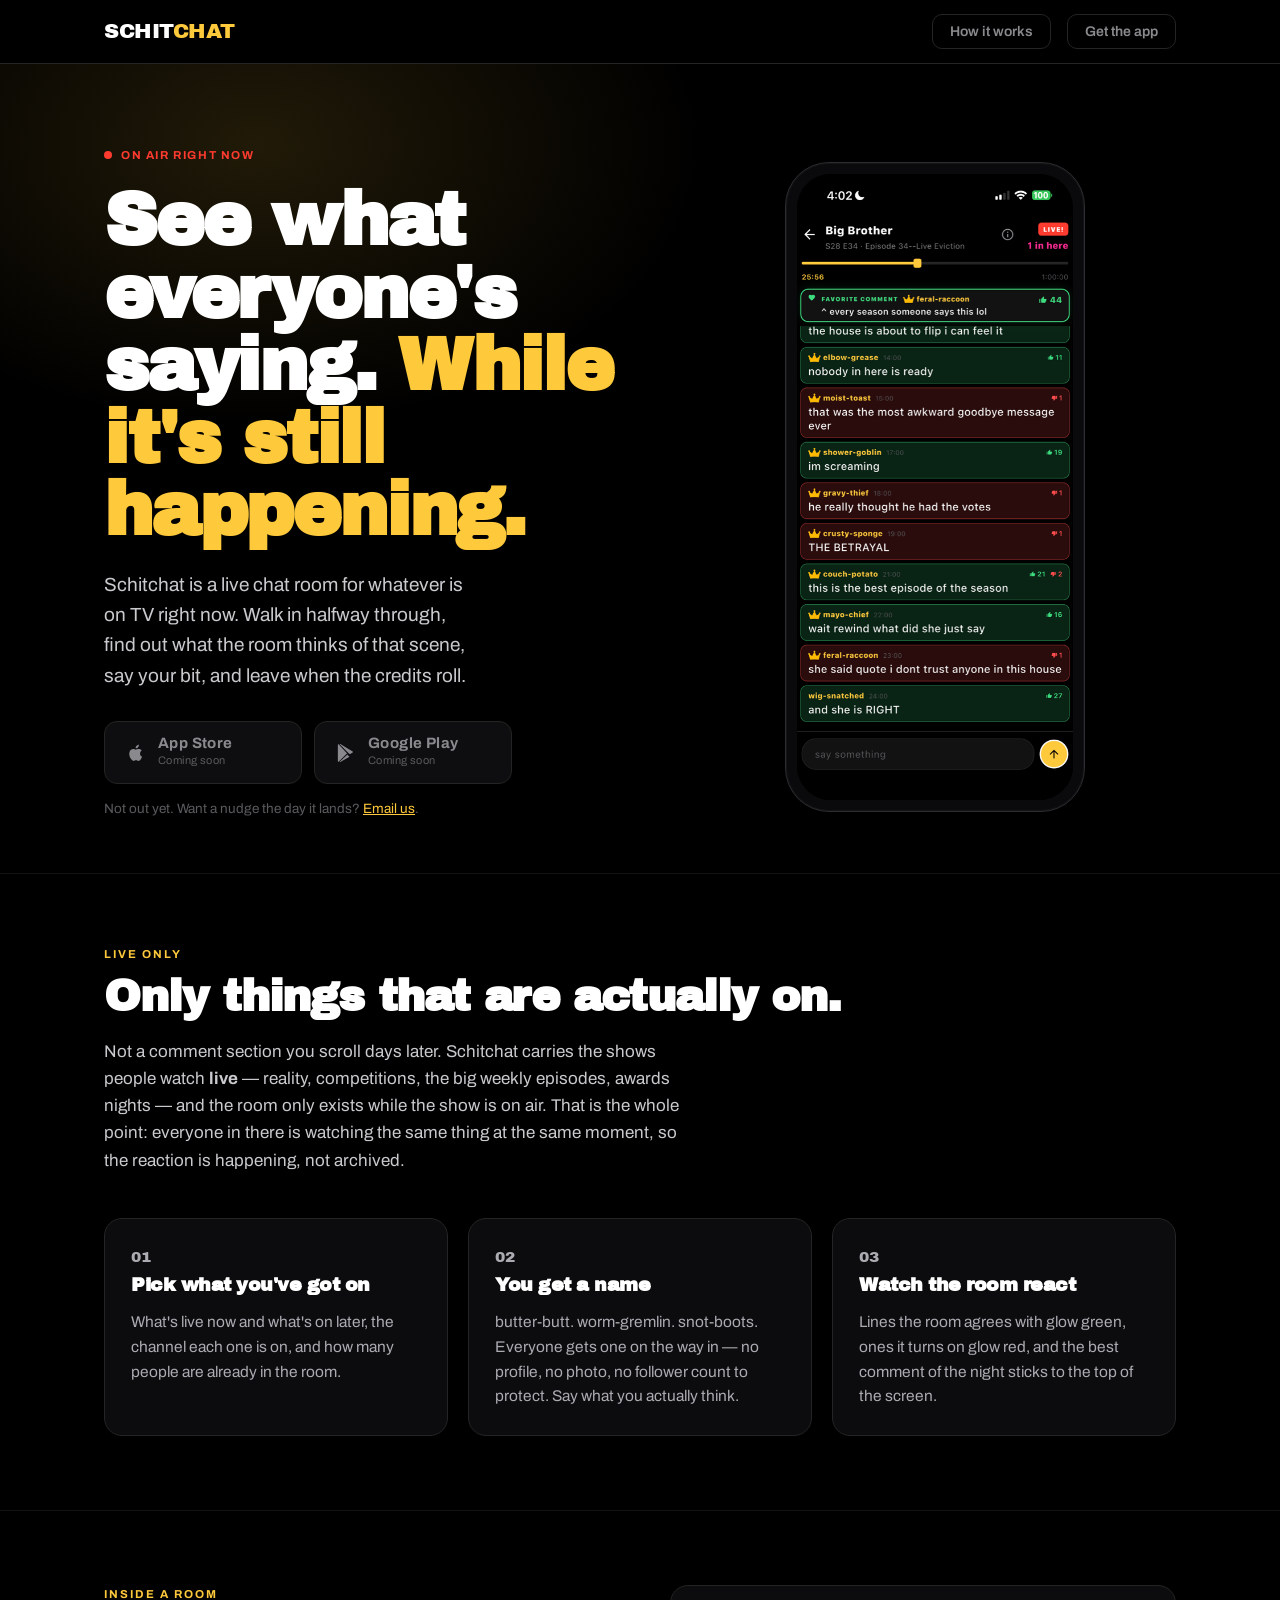
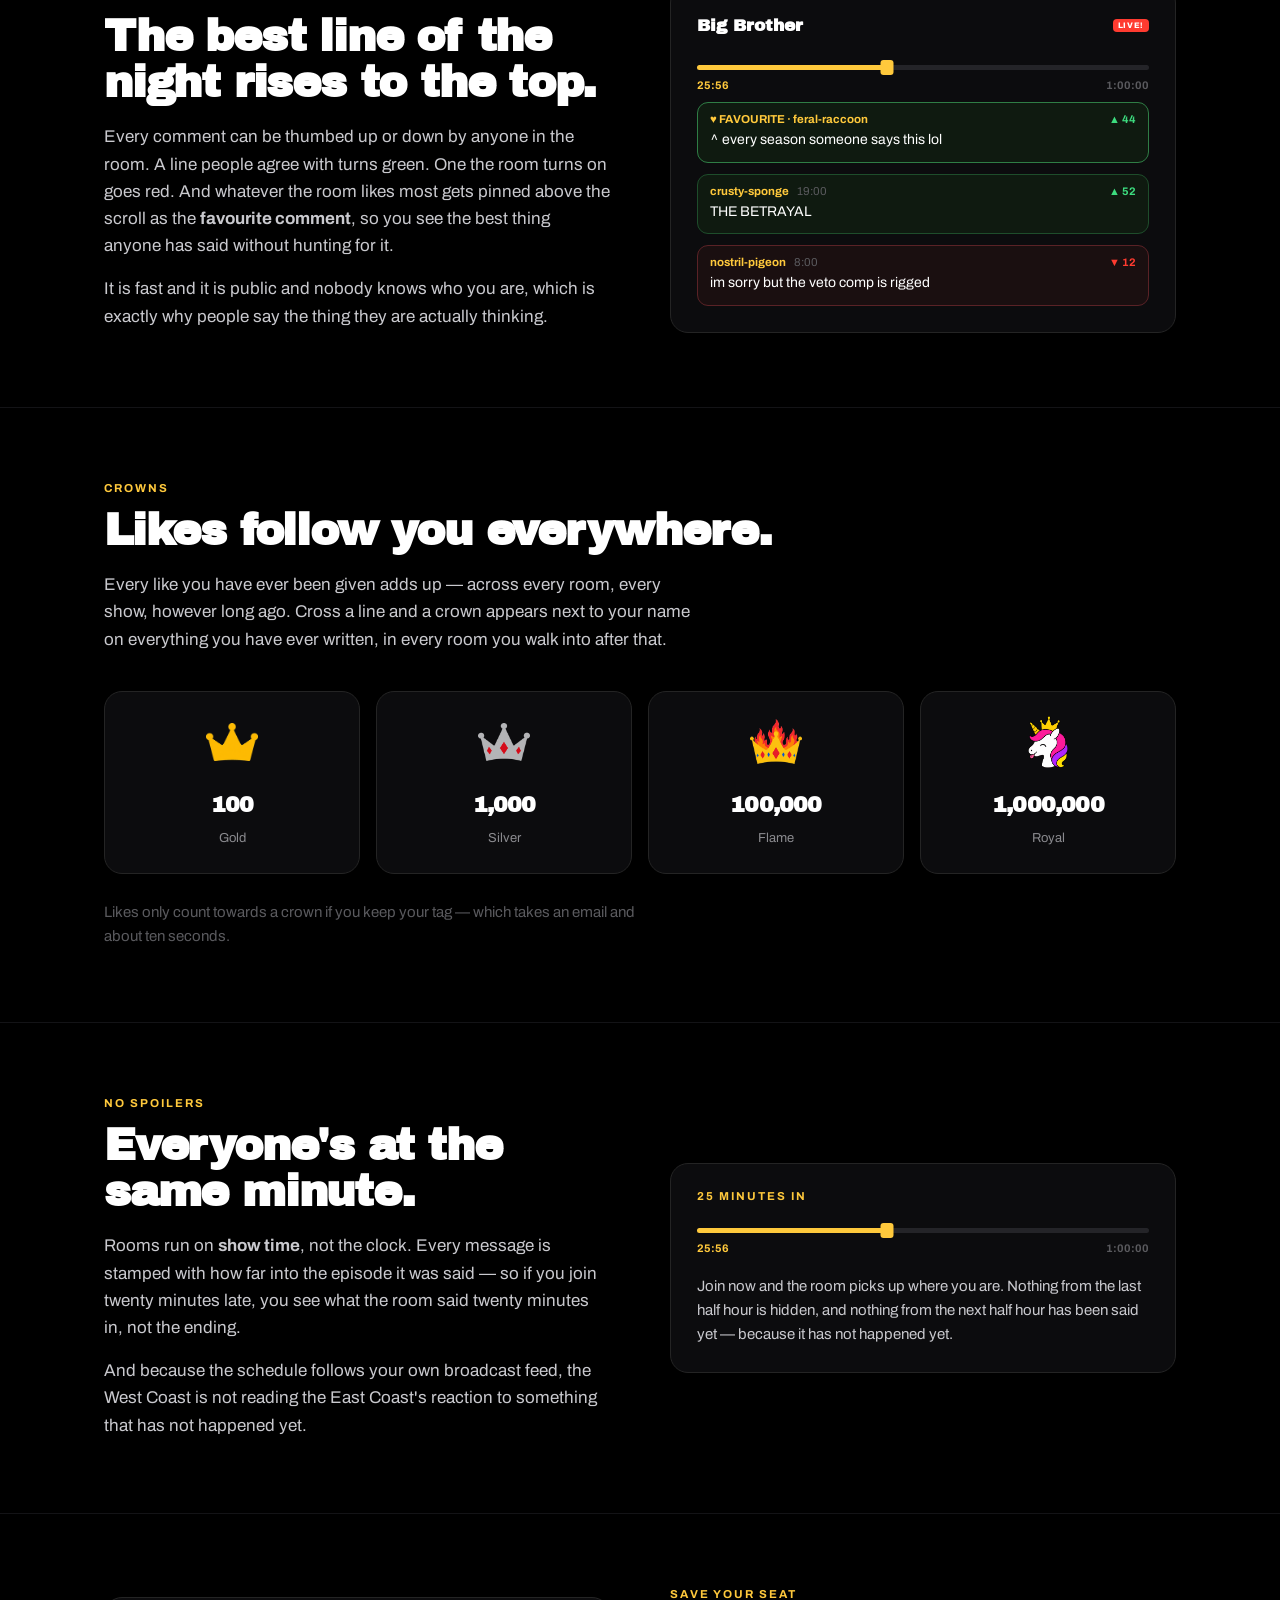
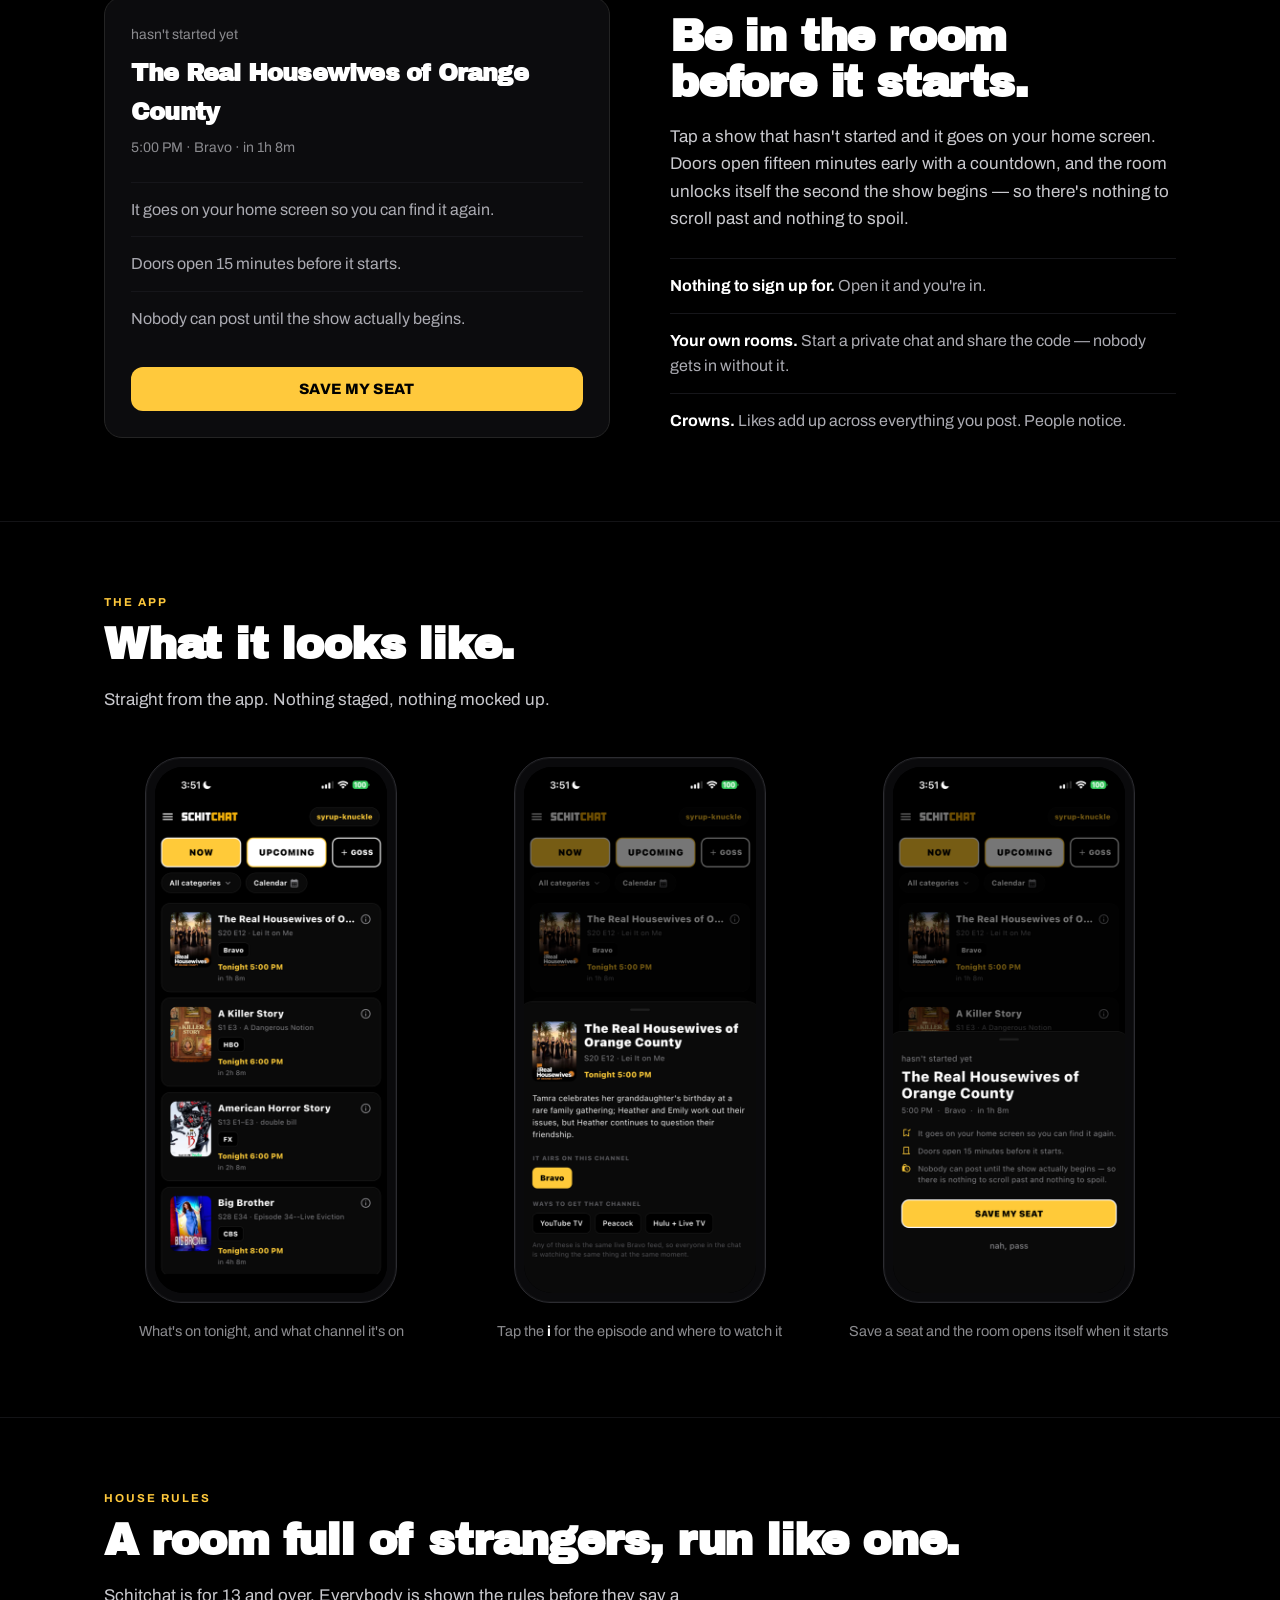
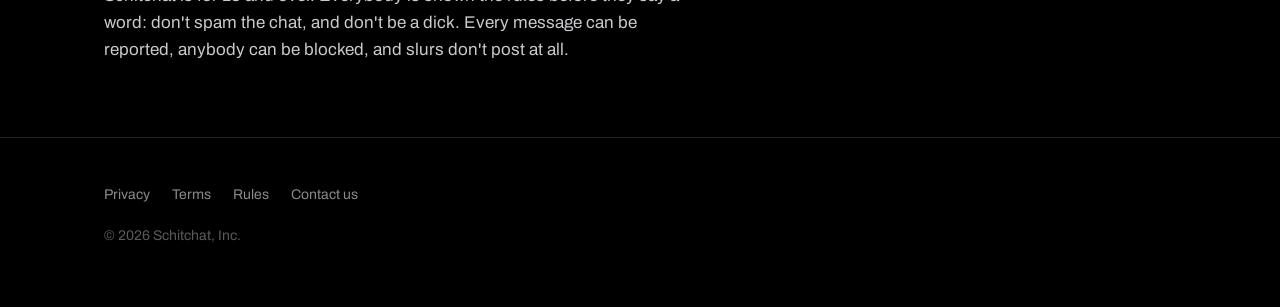
==== commit 4a1fb563: "Real screenshots, straight from the phone The hero is the chat room mid-episode — the favourite comm" ====
--- a/index.html
+++ b/index.html
@@ -114,6 +114,13 @@
   .crown b{display:block;font-family:var(--display);font-size:22px;letter-spacing:-.8px}
   .crown span{display:block;font-size:13px;color:var(--dim);margin-top:5px}
 
+  .gallery{display:grid;grid-template-columns:repeat(3,1fr);gap:34px;margin-top:44px}
+  .gallery figure{margin:0;text-align:center}
+  .phone.sm{width:100%;max-width:252px;margin:0 auto;border-radius:36px;padding:9px}
+  .phone.sm .screen{border-radius:28px}
+  .gallery figcaption{margin-top:18px;font-size:14.5px;color:var(--dim);line-height:1.5}
+  .gallery figcaption b{color:var(--text)}
+
   /* ---------- sections ---------- */
   section{padding:74px 0;border-top:1px solid #131316}
   .eyebrow{font:700 11.5px var(--body);letter-spacing:2px;color:var(--gold);
@@ -156,7 +163,8 @@
   footer a{color:var(--dim);text-decoration:none}
   footer a:hover{color:var(--text)}
 
-  @media (max-width:760px){ .crowns{grid-template-columns:repeat(2,1fr)} }
+  @media (max-width:760px){ .crowns{grid-template-columns:repeat(2,1fr)}
+    .gallery{grid-template-columns:1fr;gap:44px} }
   @media (max-width:900px){
     .hero,.split{grid-template-columns:1fr;gap:40px}
     .split.flip .copy{order:0}
@@ -197,12 +205,7 @@
   </div>
 
   <div class="phone"><div class="screen">
-    <img src="/shots/chat.png" alt="A Schitchat room during a live show"
-         onerror="this.closest('.screen').classList.add('empty');this.remove()">
-    <div class="await">
-      <img src="/logo_smiley.png" alt="">
-      <p>Screenshot going here</p>
-    </div>
+    <img src="/shots/chat.png" alt="A Schitchat room during a live episode of Big Brother">
   </div></div>
 </div></header>
 
@@ -336,6 +339,20 @@
 </div></section>
 
 <section><div class="wrap">
+  <p class="eyebrow">The app</p>
+  <h2>What it looks like.</h2>
+  <p class="sub">Straight from the app. Nothing staged, nothing mocked up.</p>
+  <div class="gallery">
+    <figure><div class="phone sm"><div class="screen"><img src="/shots/home.png" alt="Tonight's shows"></div></div>
+      <figcaption>What's on tonight, and what channel it's on</figcaption></figure>
+    <figure><div class="phone sm"><div class="screen"><img src="/shots/info.png" alt="Show information"></div></div>
+      <figcaption>Tap the <b>i</b> for the episode and where to watch it</figcaption></figure>
+    <figure><div class="phone sm"><div class="screen"><img src="/shots/seat.png" alt="Save my seat"></div></div>
+      <figcaption>Save a seat and the room opens itself when it starts</figcaption></figure>
+  </div>
+</div></section>
+
+<section><div class="wrap">
   <p class="eyebrow">House rules</p>
   <h2>A room full of strangers, run like one.</h2>
   <p class="sub">Schitchat is for 13 and over. Everybody is shown the rules before they
